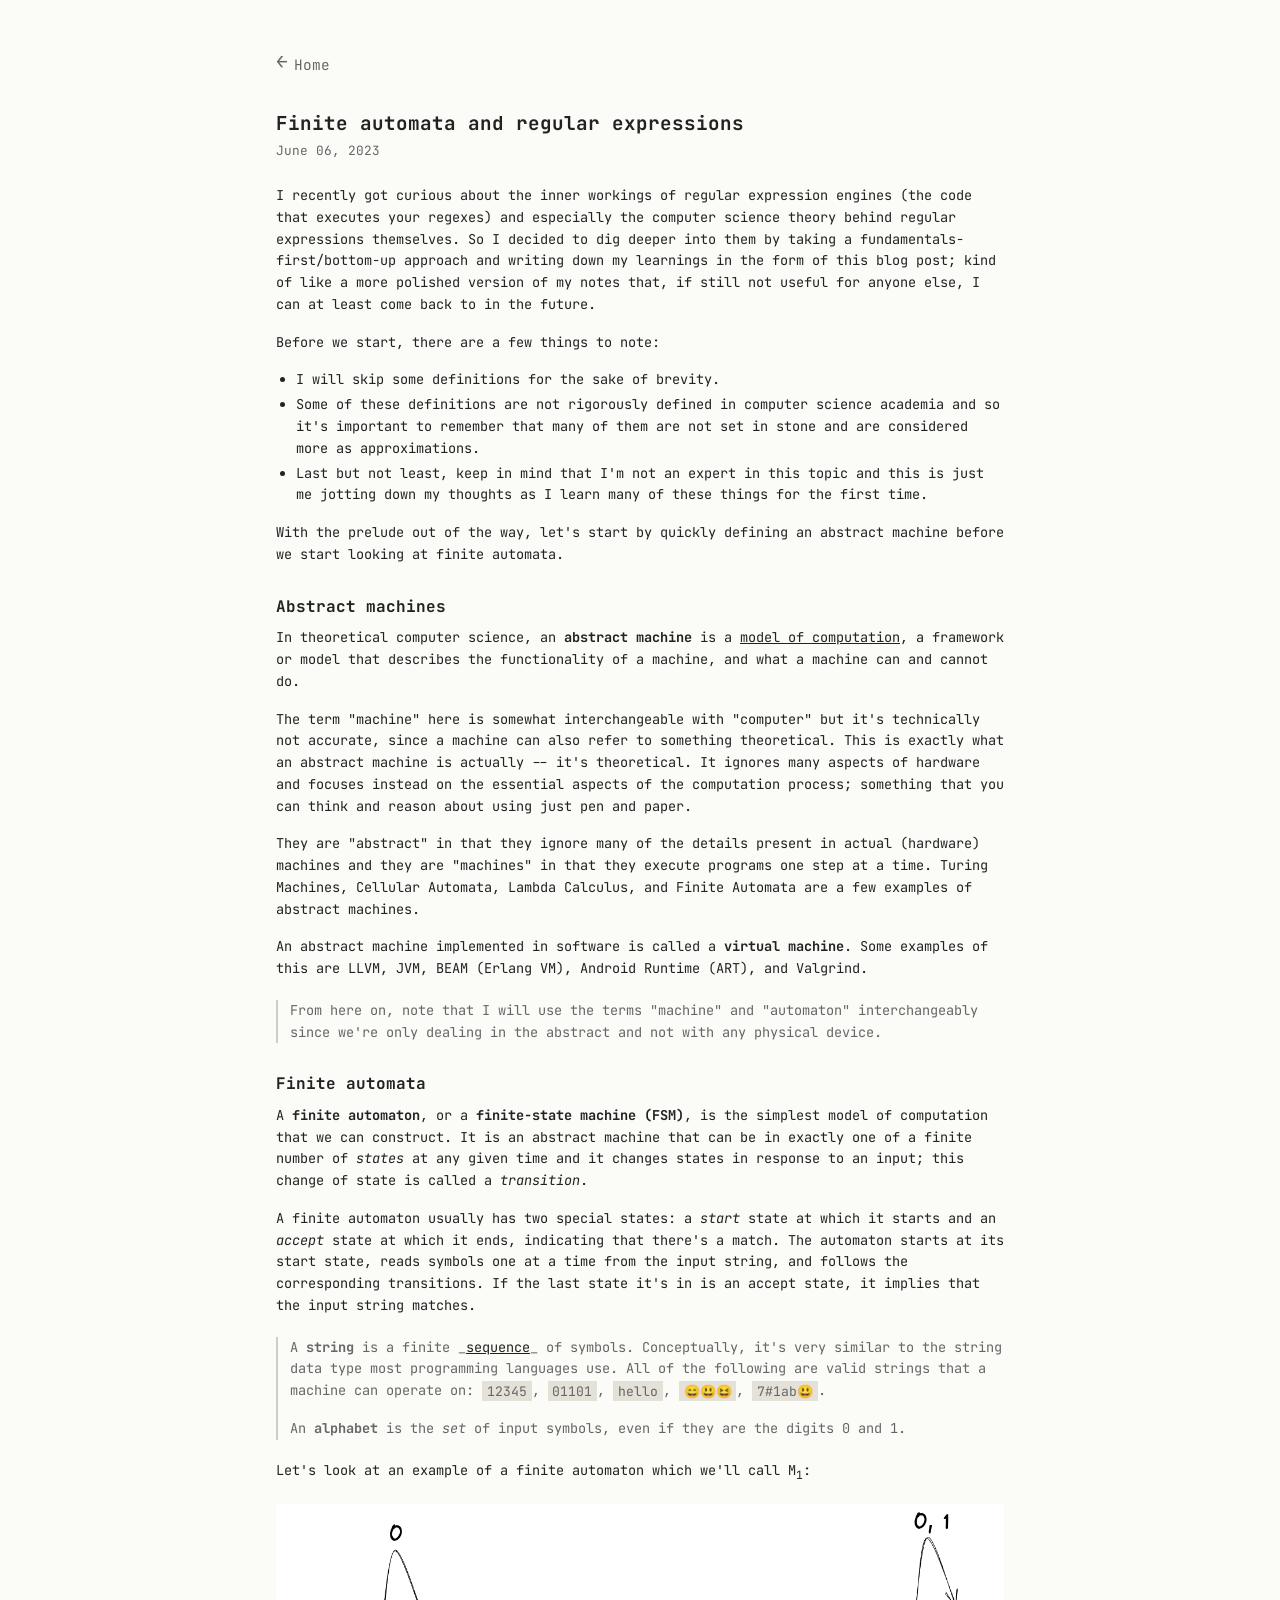
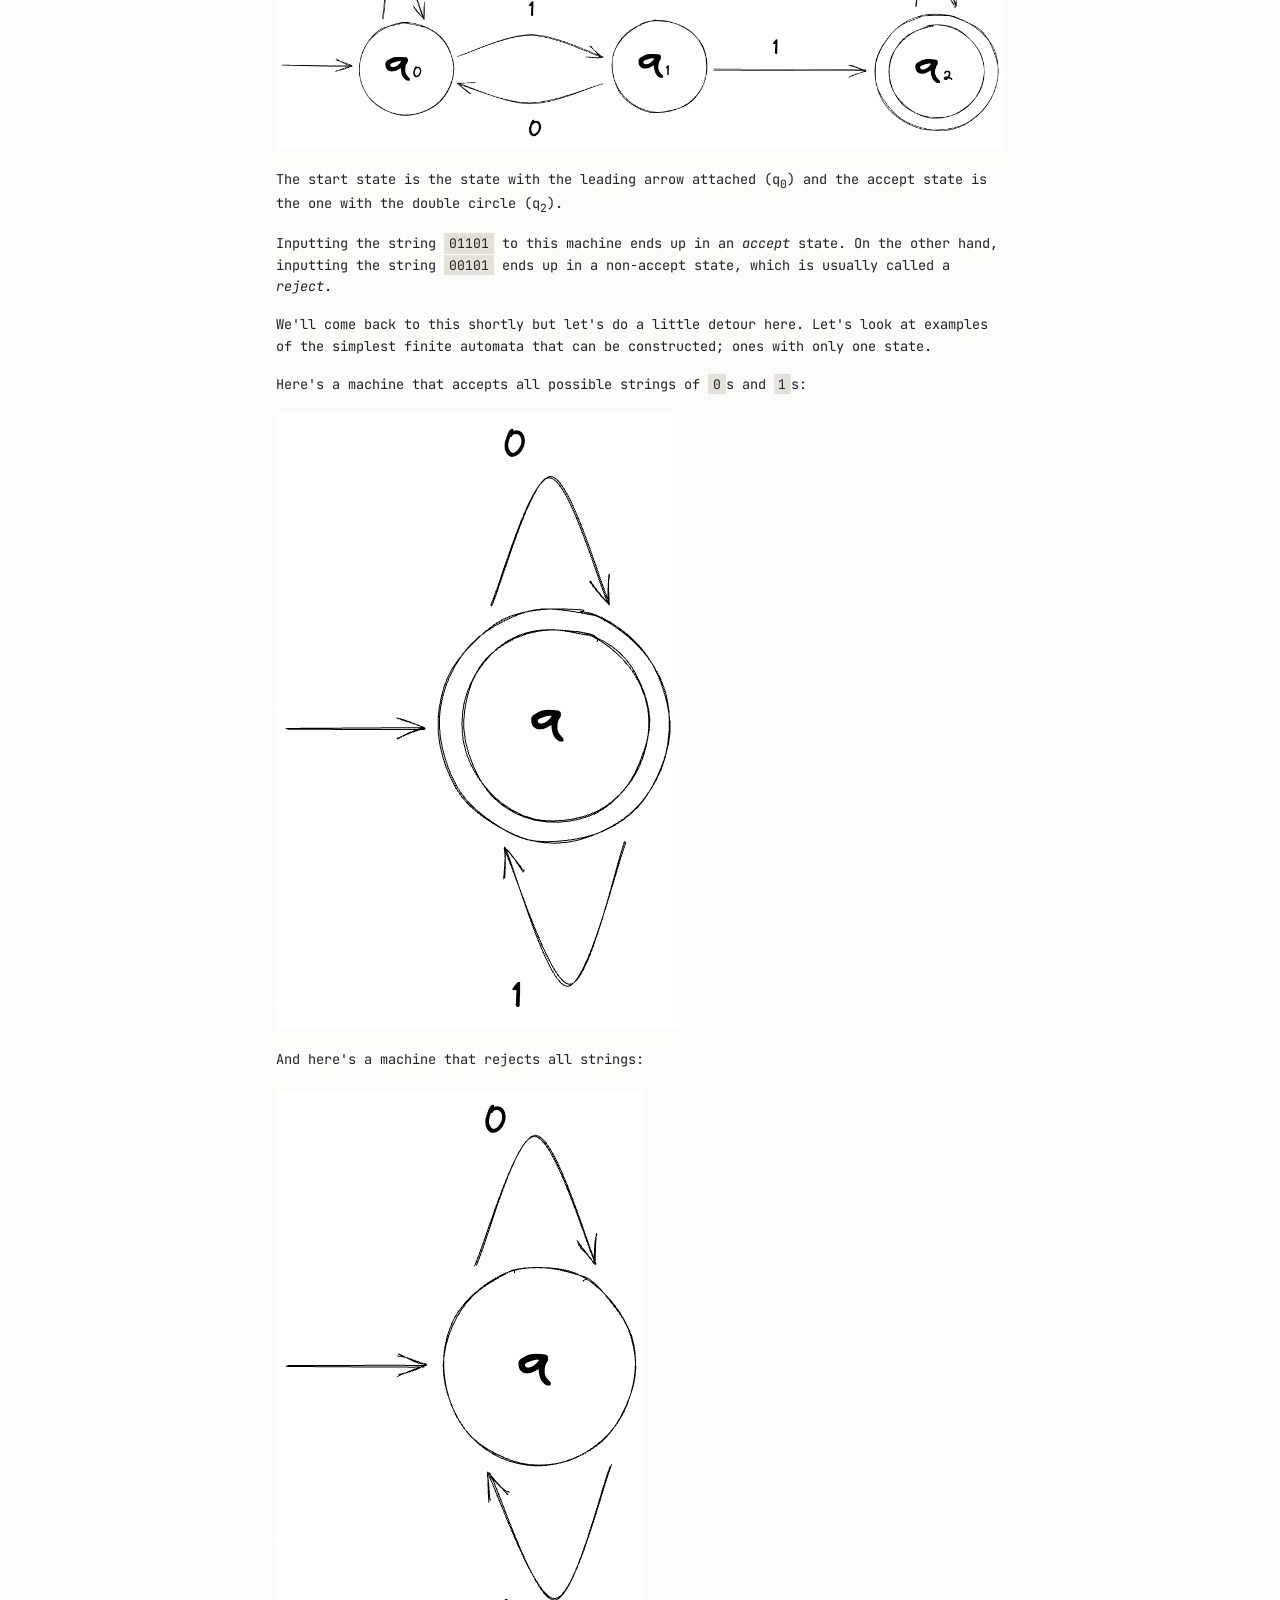
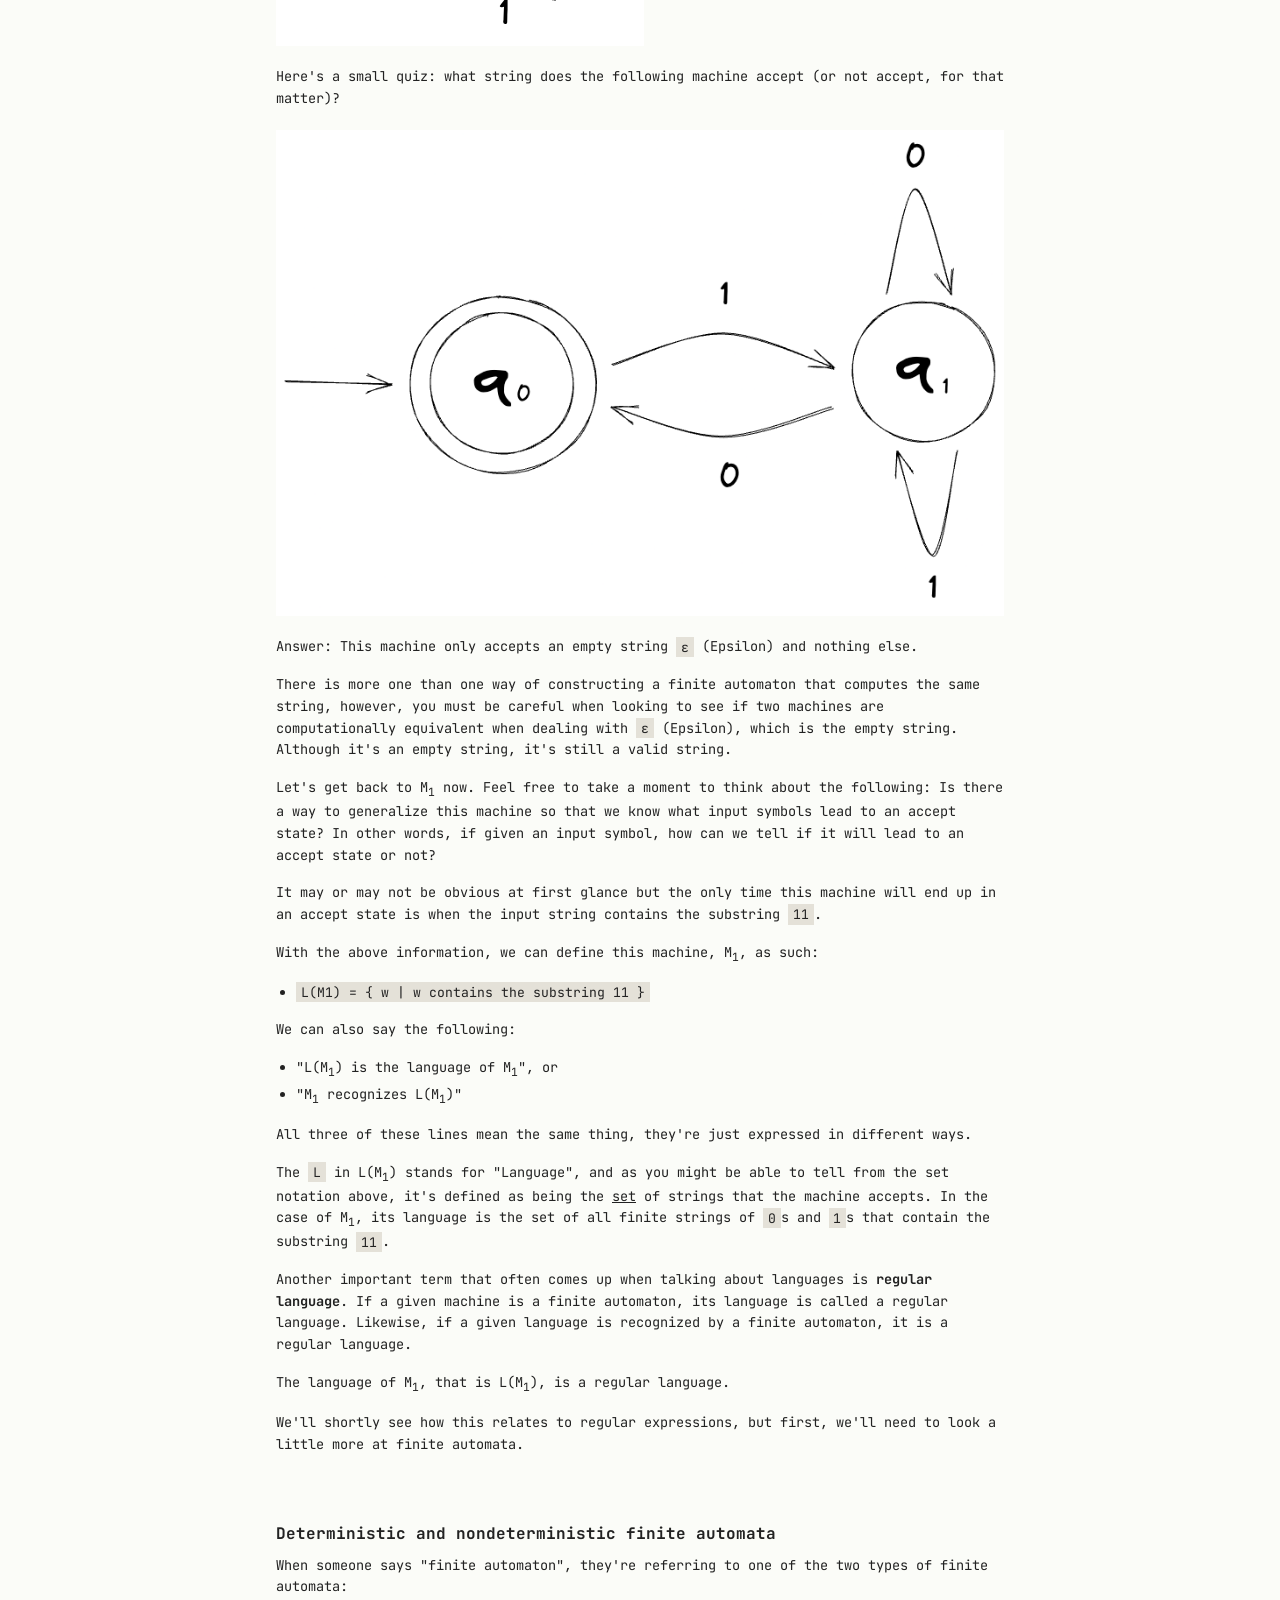
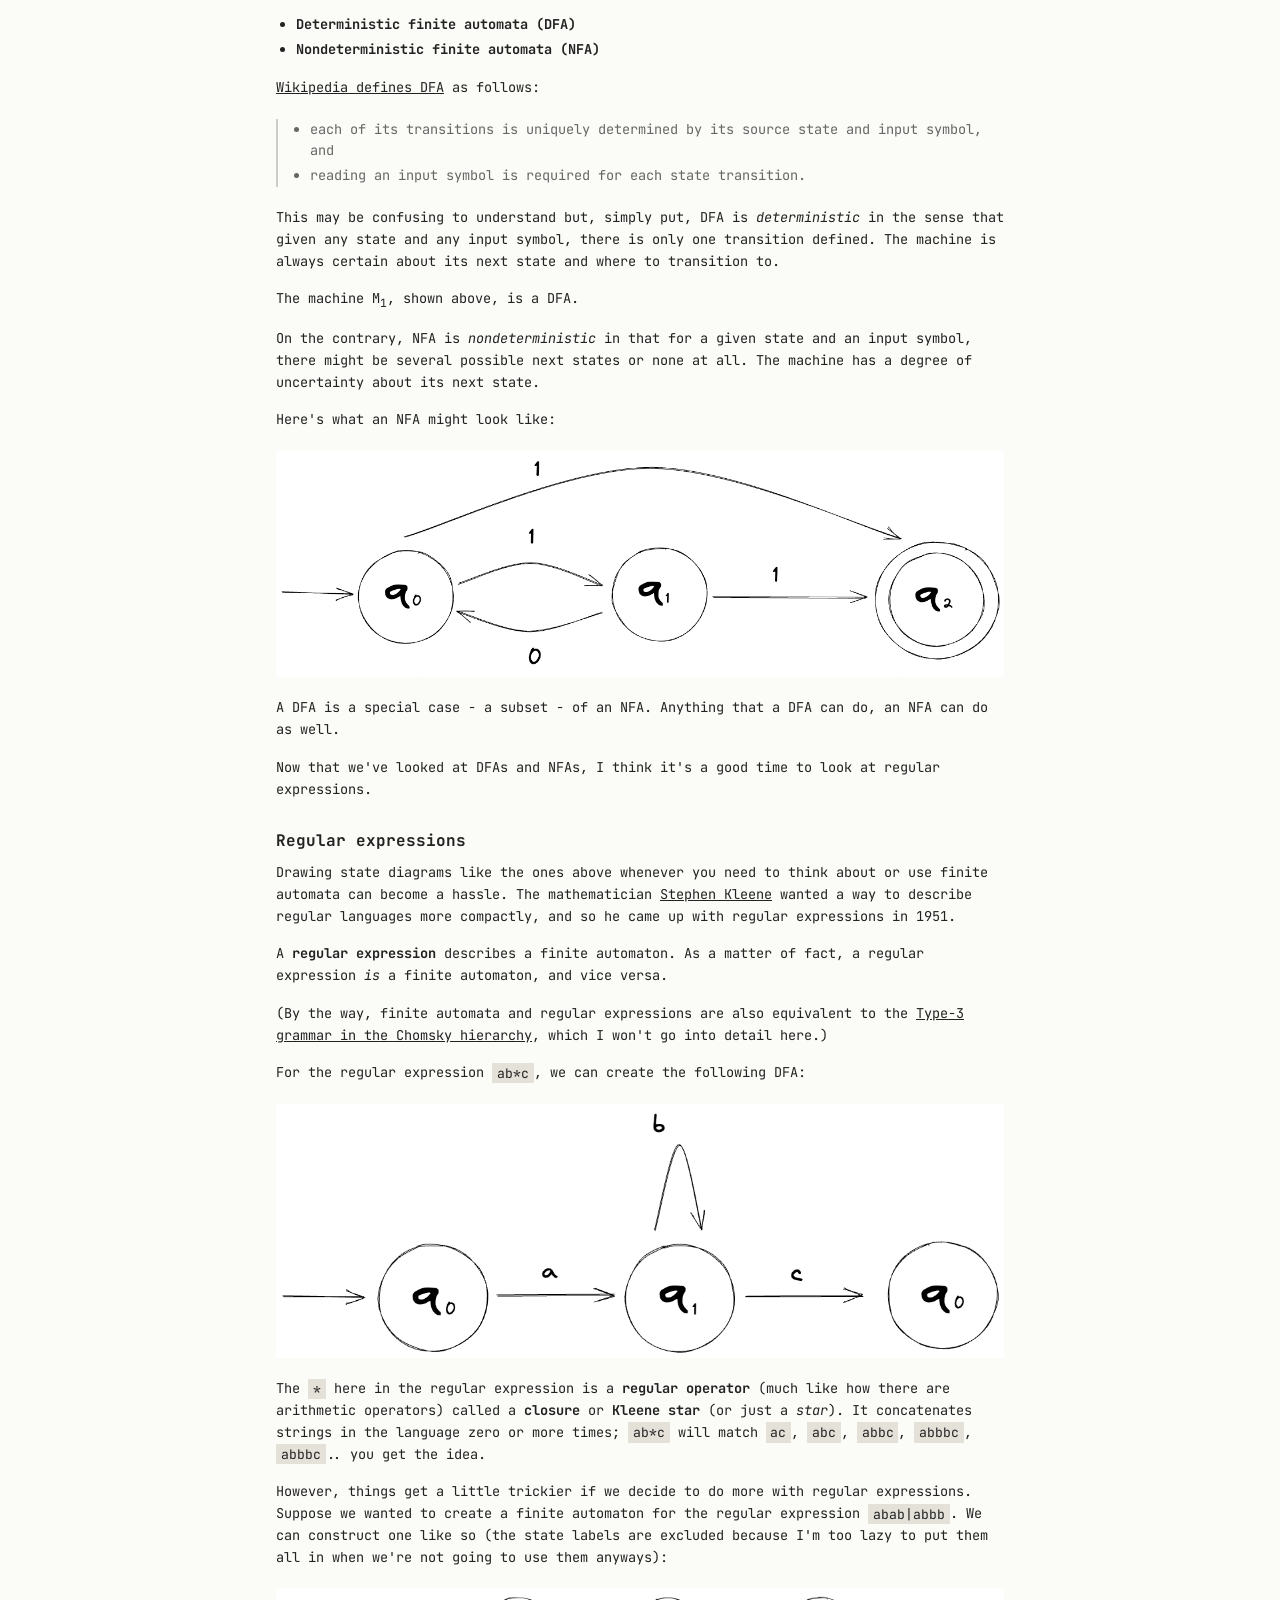
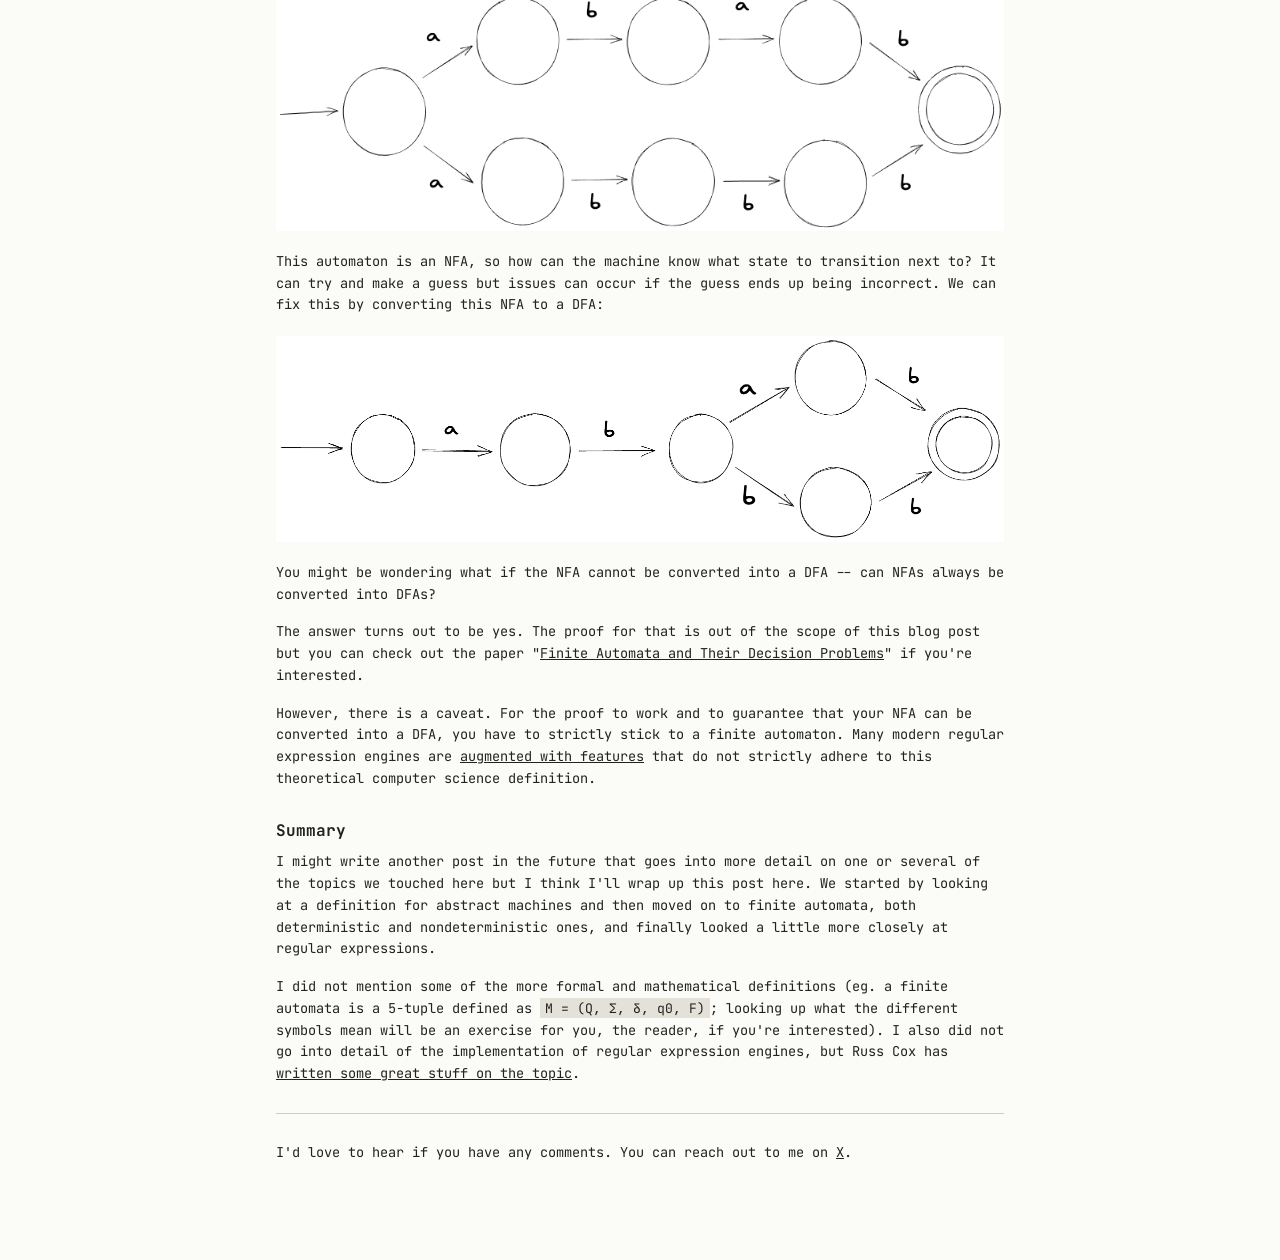
==== posts/fsm-regex/index.html @ 76d76be9 "posts path fixes" ====
<!DOCTYPE html>
<html lang="en">
<head>
  <meta charset="UTF-8">
  <meta name="viewport" content="width=device-width, initial-scale=1.0">
  <title>Finite automata and regular expressions</title>
  <link rel="preconnect" href="https://fonts.googleapis.com">
  <link rel="preconnect" href="https://fonts.gstatic.com" crossorigin>
  <link href="https://fonts.googleapis.com/css2?family=JetBrains+Mono:wght@400;500;700&display=swap" rel="stylesheet">
  <link rel="stylesheet" href="../../css/style.css">
  <link rel="stylesheet" href="../../css/post.css">
</head>
<body>
  <div class="container">
    <a href="/" class="back-link">Home</a>

    <article>
      <header class="post-header">
        <h1>Finite automata and regular expressions</h1>
        <div class="post-date">June 06, 2023</div>
      </header>

      <div class="post-content">
        <p>I recently got curious about the inner workings of regular expression engines (the code that executes your regexes) and especially the computer science theory behind regular expressions themselves. So I decided to dig deeper into them by taking a fundamentals-first/bottom-up approach and writing down my learnings in the form of this blog post; kind of like a more polished version of my notes that, if still not useful for anyone else, I can at least come back to in the future.</p>
        <p>Before we start, there are a few things to note:</p>
        <ul>
        <li>I will skip some definitions for the sake of brevity.</li>
        <li>Some of these definitions are not rigorously defined in computer science academia and so it&#39;s important to remember that many of them are not set in stone and are considered more as approximations.</li>
        <li>Last but not least, keep in mind that I&#39;m not an expert in this topic and this is just me jotting down my thoughts as I learn many of these things for the first time.</li>
        </ul>
        <p>With the prelude out of the way, let&#39;s start by quickly defining an abstract machine before we start looking at finite automata.</p>
        <h2 id="abstract-machines">Abstract machines</h2>
        <p>In theoretical computer science, an <strong>abstract machine</strong> is a <a href="https://en.wikipedia.org/wiki/Model_of_computation" target="_blank" rel="noopener noreferrer">model of computation</a>, a framework or model that describes the functionality of a machine, and what a machine can and cannot do.</p>
        <p>The term &quot;machine&quot; here is somewhat interchangeable with &quot;computer&quot; but it&#39;s technically not accurate, since a machine can also refer to something theoretical. This is exactly what an abstract machine is actually -- it&#39;s theoretical. It ignores many aspects of hardware and focuses instead on the essential aspects of the computation process; something that you can think and reason about using just pen and paper.</p>
        <p>They are &quot;abstract&quot; in that they ignore many of the details present in actual (hardware) machines and they are &quot;machines&quot; in that they execute programs one step at a time. Turing Machines, Cellular Automata, Lambda Calculus, and Finite Automata are a few examples of abstract machines.</p>
        <p>An abstract machine implemented in software is called a <strong>virtual machine</strong>. Some examples of this are LLVM, JVM, BEAM (Erlang VM), Android Runtime (ART), and Valgrind.</p>
        <blockquote>
        <p>From here on, note that I will use the terms &quot;machine&quot; and &quot;automaton&quot; interchangeably since we&#39;re only dealing in the abstract and not with any physical device.</p>
        </blockquote>
        <h2 id="finite-automata">Finite automata</h2>
        <p>A <strong>finite automaton</strong>, or a <strong>finite-state machine (FSM)</strong>, is the simplest model of computation that we can construct. It is an abstract machine that can be in exactly one of a finite number of <em>states</em> at any given time and it changes states in response to an input; this change of state is called a <em>transition</em>.</p>
        <p>A finite automaton usually has two special states: a <em>start</em> state at which it starts and an <em>accept</em> state at which it ends, indicating that there&#39;s a match. The automaton starts at its start state, reads symbols one at a time from the input string, and follows the corresponding transitions. If the last state it&#39;s in is an accept state, it implies that the input string matches.</p>
        <blockquote>
        <p>A <strong>string</strong> is a finite _<a href="https://en.wikipedia.org/wiki/Sequence" target="_blank" rel="noopener noreferrer">sequence</a>_ of symbols.
        Conceptually, it&#39;s very similar to the string data type most programming languages use. All of the following are valid strings that a machine can operate on: <code>12345</code>, <code>01101</code>, <code>hello</code>, <code>😄😃😆</code>, <code>7#1ab😃</code>.</p>
        <p>An <strong>alphabet</strong> is the <em>set</em> of input symbols, even if they are the digits 0 and 1.</p>
        </blockquote>
        <p>Let&#39;s look at an example of a finite automaton which we&#39;ll call M<sub>1</sub>:</p>
        <p><img src="../../assets/fsm-regex/m1.png" alt="A diagram of a finite automaton."></p>
        <p>The start state is the state with the leading arrow attached (q<sub>0</sub>) and the accept state is the one with the double circle (q<sub>2</sub>).</p>
        <p>Inputting the string <code>01101</code> to this machine ends up in an <em>accept</em> state. On the other hand, inputting the string <code>00101</code> ends up in a non-accept state, which is usually called a <em>reject</em>.</p>
        <p>We&#39;ll come back to this shortly but let&#39;s do a little detour here. Let&#39;s look at examples of the simplest finite automata that can be constructed; ones with only one state.</p>
        <p>Here&#39;s a machine that accepts all possible strings of <code>0</code>s and <code>1</code>s:</p>
        <p><img src="../../assets/fsm-regex/all-strings.png" alt="A diagram of a finite automaton that accepts all strings of 0s and 1s."></p>
        <p>And here&#39;s a machine that rejects all strings:</p>
        <p><img src="../../assets/fsm-regex/no-strings.png" alt="A diagram of a finite automaton that rejects all strings."></p>
        <p>Here&#39;s a small quiz: what string does the following machine accept (or not accept, for that matter)?</p>
        <p><img src="../../assets/fsm-regex/epsilon-only.png" alt="A diagram of a finite automaton that only accepts empty strings."></p>
        <p>Answer: This machine only accepts an empty string <code>ε</code> (Epsilon) and nothing else.</p>
        <p>There is more one than one way of constructing a finite automaton that computes the same string, however, you must be careful when looking to see if two machines are computationally equivalent when dealing with <code>ε</code> (Epsilon), which is the empty string. Although it&#39;s an empty string, it&#39;s still a valid string.</p>
        <p>Let&#39;s get back to M<sub>1</sub> now. Feel free to take a moment to think about the following: Is there a way to generalize this machine so that we know what input symbols lead to an accept state? In other words, if given an input symbol, how can we tell if it will lead to an accept state or not?</p>
        <p>It may or may not be obvious at first glance but the only time this machine will end up in an accept state is when the input string contains the substring <code>11</code>.</p>
        <p>With the above information, we can define this machine, M<sub>1</sub>, as such:</p>
        <ul>
        <li><code>L(M1) = { w | w contains the substring 11 }</code></li>
        </ul>
        <p>We can also say the following:</p>
        <ul>
        <li>&quot;L(M<sub>1</sub>) is the language of M<sub>1</sub>&quot;, or</li>
        <li>&quot;M<sub>1</sub> recognizes L(M<sub>1</sub>)&quot;</li>
        </ul>
        <p>All three of these lines mean the same thing, they&#39;re just expressed in different ways.</p>
        <p>The <code>L</code> in L(M<sub>1</sub>) stands for &quot;Language&quot;, and as you might be able to tell from the set notation above, it&#39;s defined as being the <a href="https://en.wikipedia.org/wiki/Set_(mathematics)" target="_blank" rel="noopener noreferrer">set</a> of strings that the machine accepts. In the case of M<sub>1</sub>, its language is the set of all finite strings of <code>0</code>s and <code>1</code>s that contain the substring <code>11</code>.</p>
        <p>Another important term that often comes up when talking about languages is <strong>regular language</strong>. If a given machine is a finite automaton, its language is called a regular language. Likewise, if a given language is recognized by a finite automaton, it is a regular language.</p>
        <p>The language of M<sub>1</sub>, that is L(M<sub>1</sub>), is a regular language.</p>
        <p>We&#39;ll shortly see how this relates to regular expressions, but first, we&#39;ll need to look a little more at finite automata.</p>
        <p><br /></p>
        <h2 id="deterministic-and-nondeterministic-finite-automata">Deterministic and nondeterministic finite automata</h2>
        <p>When someone says &quot;finite automaton&quot;, they&#39;re referring to one of the two types of finite automata:</p>
        <ul>
        <li><strong>Deterministic finite automata (DFA)</strong></li>
        <li><strong>Nondeterministic finite automata (NFA)</strong></li>
        </ul>
        <p><a href="https://en.wikipedia.org/wiki/Nondeterministic_finite_automaton" target="_blank" rel="noopener noreferrer">Wikipedia defines DFA</a> as follows:</p>
        <blockquote>
        <ul>
        <li>each of its transitions is uniquely determined by its source state and input symbol, and</li>
        <li>reading an input symbol is required for each state transition.</li>
        </ul>
        </blockquote>
        <p>This may be confusing to understand but, simply put, DFA is <em>deterministic</em> in the sense that given any state and any input symbol, there is only one transition defined. The machine is always certain about its next state and where to transition to.</p>
        <p>The machine M<sub>1</sub>, shown above, is a DFA.</p>
        <p>On the contrary, NFA is <em>nondeterministic</em> in that for a given state and an input symbol, there might be several possible next states or none at all. The machine has a degree of uncertainty about its next state.</p>
        <p>Here&#39;s what an NFA might look like:</p>
        <p><img src="../../assets/fsm-regex/nfa.png" alt="A diagram of an NFA"></p>
        <p>A DFA is a special case - a subset - of an NFA. Anything that a DFA can do, an NFA can do as well.</p>
        <p>Now that we&#39;ve looked at DFAs and NFAs, I think it&#39;s a good time to look at regular expressions.</p>
        <h2 id="regular-expressions">Regular expressions</h2>
        <p>Drawing state diagrams like the ones above whenever you need to think about or use finite automata can become a hassle. The mathematician <a href="https://en.wikipedia.org/wiki/Stephen_Cole_Kleene" target="_blank" rel="noopener noreferrer">Stephen Kleene</a> wanted a way to describe regular languages more compactly, and so he came up with regular expressions in 1951.</p>
        <p>A <strong>regular expression</strong> describes a finite automaton. As a matter of fact, a regular expression <em>is</em> a finite automaton, and vice versa.</p>
        <p>(By the way, finite automata and regular expressions are also equivalent to the <a href="https://en.wikipedia.org/wiki/Chomsky_hierarchy#The_hierarchy" target="_blank" rel="noopener noreferrer">Type-3 grammar in the Chomsky hierarchy</a>, which I won&#39;t go into detail here.)</p>
        <p>For the regular expression <code>ab*c</code>, we can create the following DFA:</p>
        <p><img src="../../assets/fsm-regex/abc-fsm.png" alt="A diagram of a DFA for the regex ab*c"></p>
        <p>The <code>*</code> here in the regular expression is a <strong>regular operator</strong> (much like how there are arithmetic operators) called a <strong>closure</strong> or <strong>Kleene star</strong> (or just a <em>star</em>). It concatenates strings in the language zero or more times; <code>ab*c</code> will match <code>ac</code>, <code>abc</code>, <code>abbc</code>, <code>abbbc</code>, <code>abbbc</code>.. you get the idea.</p>
        <p>However, things get a little trickier if we decide to do more with regular expressions. Suppose we wanted to create a finite automaton for the regular expression <code>abab|abbb</code>. We can construct one like so (the state labels are excluded because I&#39;m too lazy to put them all in when we&#39;re not going to use them anyways):</p>
        <p><img src="../../assets/fsm-regex/abab-abbb-nfa.png" alt="A diagram of a NFA for the regex abab|abbb"></p>
        <p>This automaton is an NFA, so how can the machine know what state to transition next to? It can try and make a guess but issues can occur if the guess ends up being incorrect. We can fix this by converting this NFA to a DFA:</p>
        <p><img src="../../assets/fsm-regex/abab-abbb-dfa.png" alt="A diagram of a DFA for the regex abab|abbb"></p>
        <p>You might be wondering what if the NFA cannot be converted into a DFA -- can NFAs always be converted into DFAs?</p>
        <p>The answer turns out to be yes. The proof for that is out of the scope of this blog post but you can check out the paper &quot;<a href="https://ieeexplore.ieee.org/document/5392601" target="_blank" rel="noopener noreferrer">Finite Automata and Their Decision Problems</a>&quot; if you&#39;re interested.</p>
        <p>However, there is a caveat. For the proof to work and to guarantee that your NFA can be converted into a DFA, you have to strictly stick to a finite automaton. Many modern regular expression engines are <a href="https://en.wikipedia.org/wiki/Regular_expression#Patterns_for_non-regular_languages" target="_blank" rel="noopener noreferrer">augmented with features</a> that do not strictly adhere to this theoretical computer science definition.</p>
        <h2 id="summary">Summary</h2>
        <p>I might write another post in the future that goes into more detail on one or several of the topics we touched here but I think I&#39;ll wrap up this post here. We started by looking at a definition for abstract machines and then moved on to finite automata, both deterministic and nondeterministic ones, and finally looked a little more closely at regular expressions.</p>
        <p>I did not mention some of the more formal and mathematical definitions (eg. a finite automata is a 5-tuple defined as <code>M = (Q, Σ, δ, q0, F)</code>; looking up what the different symbols mean will be an exercise for you, the reader, if you&#39;re interested). I also did not go into detail of the implementation of regular expression engines, but Russ Cox has <a href="https://swtch.com/~rsc/regexp/" target="_blank" rel="noopener noreferrer">written some great stuff on the topic</a>.</p>
        <hr>
        <p>I&#39;d love to hear if you have any comments. You can reach out to me on <a href="https://x.com/arashn_11" target="_blank" rel="noopener">X</a>.</p>
      </div>
    </article>
  </div>
</body>
</html>
---- css/style.css ----
*, *::before, *::after {
  margin: 0;
  padding: 0;
  box-sizing: border-box;
}

:root {
  --bg: #fbfcf8;
  --text: #222;
  --text-secondary: #666;
  --link: #222;
  --border: #ccc;
  --code-bg: #e4e1d8;
  --max-width: clamp(600px, 60%, 800px);
}

html {
  height: 100%;
  font-size: 16px;
}

body {
  min-height: 100%;
  font-family: 'JetBrains Mono', 'Courier New', Courier, monospace;
  background-color: var(--bg);
  color: var(--text);
  line-height: 1.6;
}

.container {
  max-width: var(--max-width);
  margin: 0 auto;
  padding: 3rem 1.25rem 5rem;
}

/* ── Header ── */
.site-header h1 {
  font-size: 1.1rem;
  font-weight: 700;
}

.about {
  margin-top: 0.75rem;
  font-size: 0.85rem;
  line-height: 1.8;
}

.about a {
  color: var(--text);
}

/* ── Contact links ── */
.contact-links {
  margin-top: 1.2rem;
  font-size: 0.8rem;
  color: var(--text-secondary);
}

.contact-links a {
  padding: 6px;
  padding-left: 4px;
  color: var(--text-secondary);
  text-decoration: none;
}

.contact-links a:first-child {
  padding: 4px;
  padding-left: 0;
}

.contact-links a:hover {
  text-decoration: underline;
}

.contact-links .sep {
  margin: 0 0.25rem;
}

/* ── Section label ── */
.section-label {
  font-size: 0.75rem;
  font-weight: 700;
  letter-spacing: 0.08em;
  text-transform: uppercase;
  color: var(--text-secondary);
  margin-top: 2.5rem;
  margin-bottom: 0.5rem;
  border-bottom: 1px solid var(--border);
  padding-bottom: 0.25rem;
}

/* ── Post list ── */
.post-list {
  list-style: none;
}

.post-list a {
  display: flex;
  align-items: baseline;
  gap: 1rem;
  text-decoration: none;
  color: var(--text);
  padding: 0.35rem 0;
  font-size: 0.85rem;
}

.post-list a:hover .post-title {
  text-decoration: underline;
}

.post-list .post-title {
  font-weight: 400;
}

.post-list .post-date {
  font-size: 0.75rem;
  color: var(--text-secondary);
  flex-shrink: 0;
}

/* ── Footer ── */
.site-footer {
  margin-top: 3rem;
  padding-top: 1rem;
  border-top: 1px solid var(--border);
  font-size: 0.75rem;
  color: var(--text-secondary);
}
---- css/post.css ----
/* ── Back link ── */
.back-link {
  display: inline-block;
  font-size: 0.9rem;
  color: var(--text-secondary);
  text-decoration: none;
  margin-bottom: 2rem;
}

.back-link:hover {
  text-decoration: underline;
}

.back-link::before {
  content: "←";
  position: relative;
  display: inline-block; /* remove from the parent's underline */
  top: -0.1rem;
  margin-right: 6px;
  font-size: 1.2rem;
}

/* ── Post header ── */
.post-header {
  margin-bottom: 1.5rem;
}

.post-header h1 {
  font-size: 1.2rem;
  font-weight: 700;
  line-height: 1.35;
}

.post-date {
  font-size: 0.8rem;
  color: var(--text-secondary);
  margin-top: 0.25rem;
}

/* ── Post content ── */
.post-content h1,
.post-content h2,
.post-content h3 {
  margin-top: 1.75rem;
  margin-bottom: 0.5rem;
  font-weight: 700;
}

.post-content h1 { font-size: 1.2rem; }
.post-content h2 { font-size: 1.0rem; }
.post-content h3 { font-size: 0.8rem; }

.post-content p {
  margin-bottom: 1rem;
  font-size: 0.85rem;
  line-height: 1.6;
}

.post-content a {
  color: var(--text);
}

.post-content strong {
  font-weight: 700;
}

.post-content em {
  font-style: italic;
}

.post-content ul,
.post-content ol {
  margin-bottom: 1rem;
  padding-left: 1.25rem;
  font-size: 0.85rem;
}

.post-content li {
  margin-bottom: 0.2rem;
}

.post-content blockquote {
  border-left: 2px solid var(--border);
  padding-left: 0.75rem;
  margin: 1.25rem 0;
  color: var(--text-secondary);
  font-size: 0.85rem;
}

.post-content code {
  font-family: inherit;
  font-size: 0.82rem;
  background: var(--code-bg);
  padding: 0.1rem 0.3rem;
}

.post-content pre {
  background: var(--code-bg);
  padding: 0.75rem 1rem;
  overflow-x: auto;
  margin-bottom: 1.25rem;
  line-height: 1.45;
  border: 1px solid var(--border);
}

.post-content pre code {
  background: none;
  padding: 0;
  font-size: 0.8rem;
}

.post-content img {
  max-width: 100%;
  height: auto;
  margin: 1.25rem 0;
  display: block;
}

.post-content video {
  max-width: 100%;
  height: auto;
  margin: 1.25rem 0;
  display: block;
}

.post-content hr {
  border: none;
  border-top: 1px solid var(--border);
  margin: 1.75rem 0;
}

.post-content table {
  width: 100%;
  border-collapse: collapse;
  margin-bottom: 1.25rem;
  font-size: 0.82rem;
}

.post-content th,
.post-content td {
  text-align: left;
  padding: 0.4rem 0.6rem;
  border-bottom: 1px solid var(--border);
}

.post-content th {
  font-weight: 700;
}
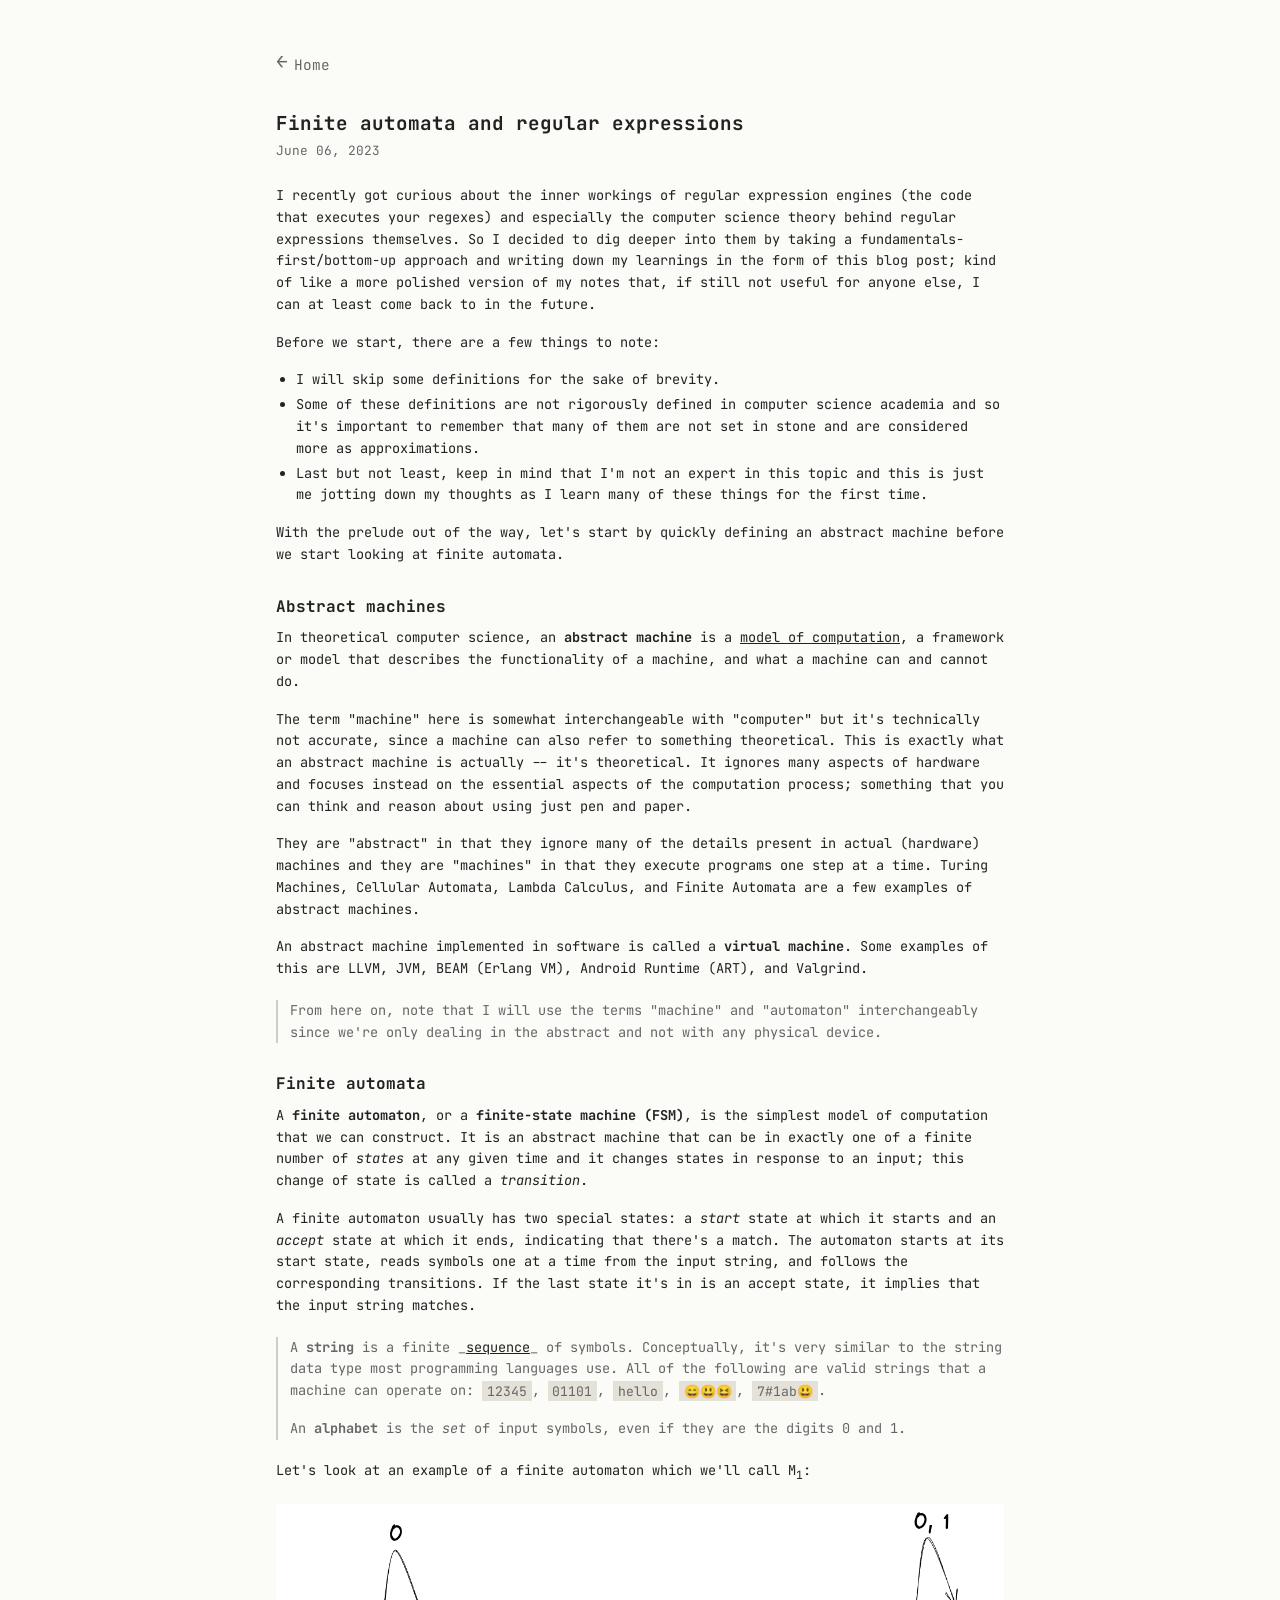
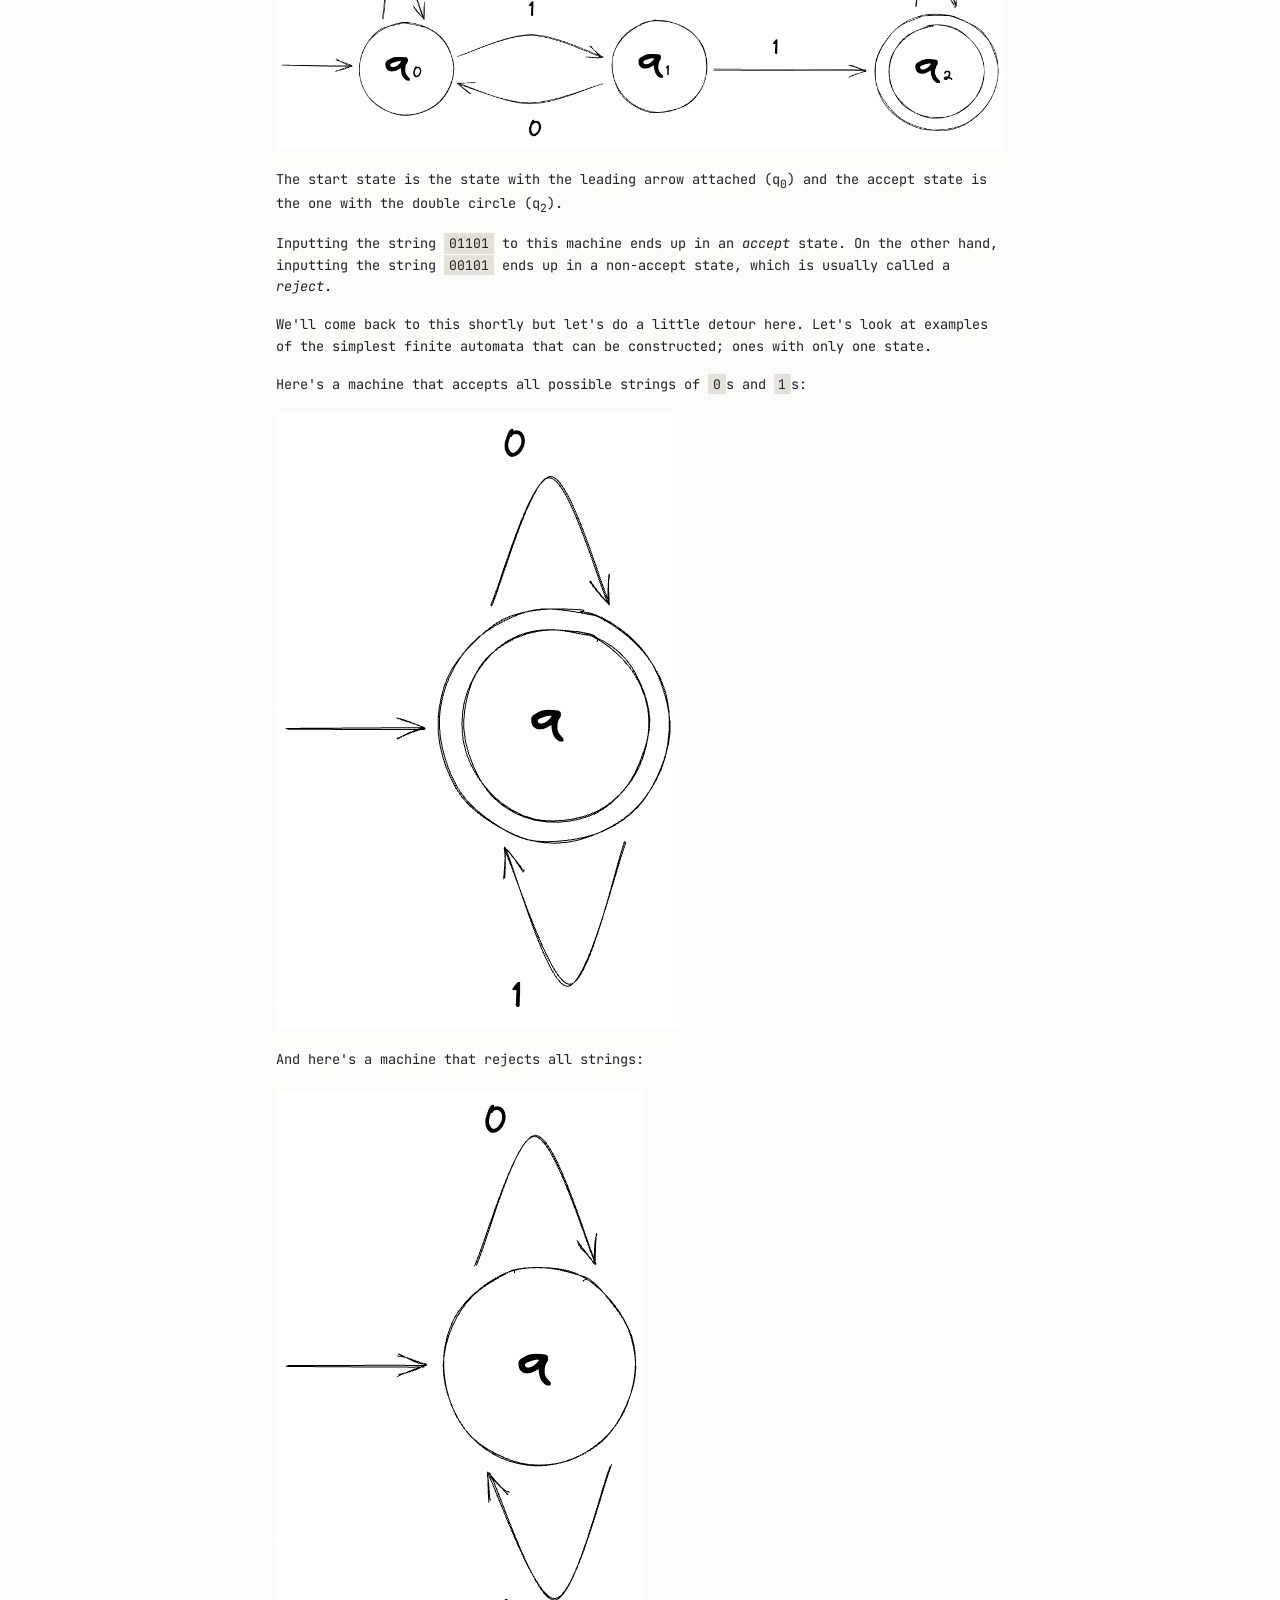
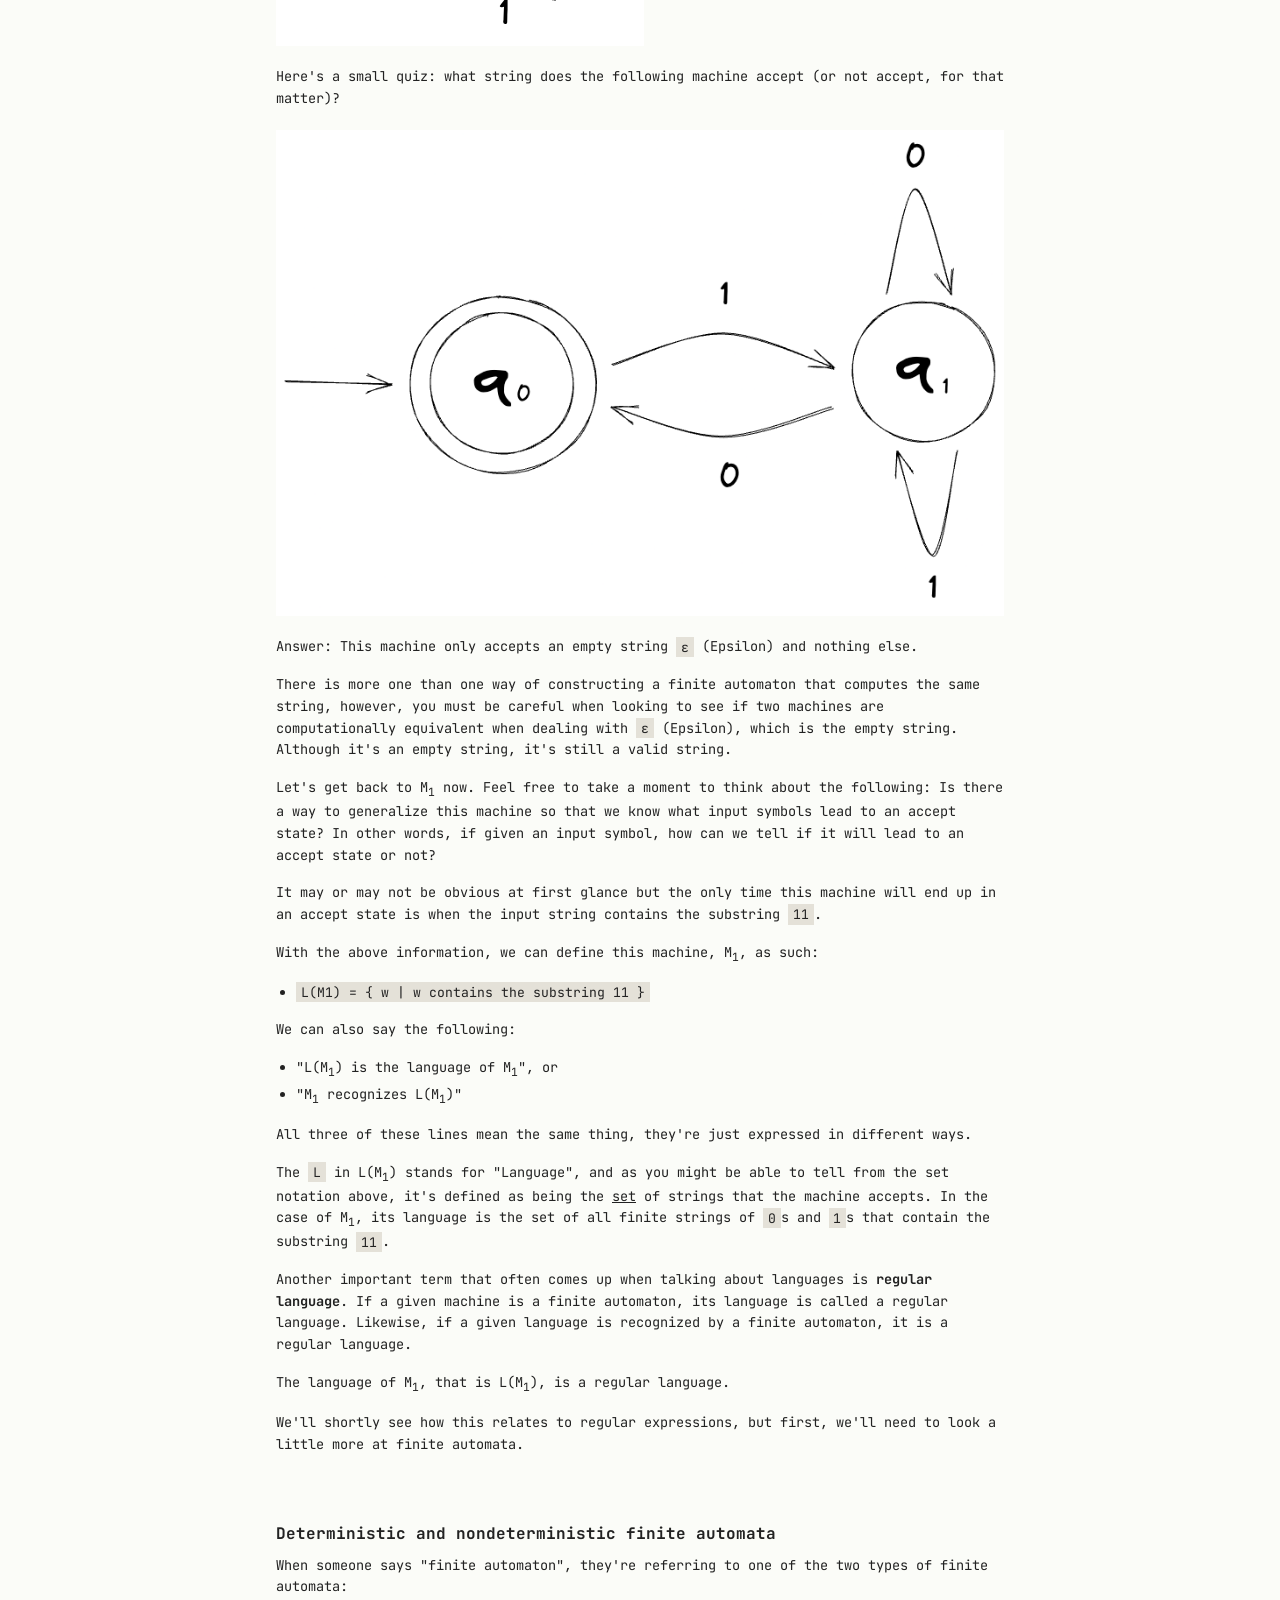
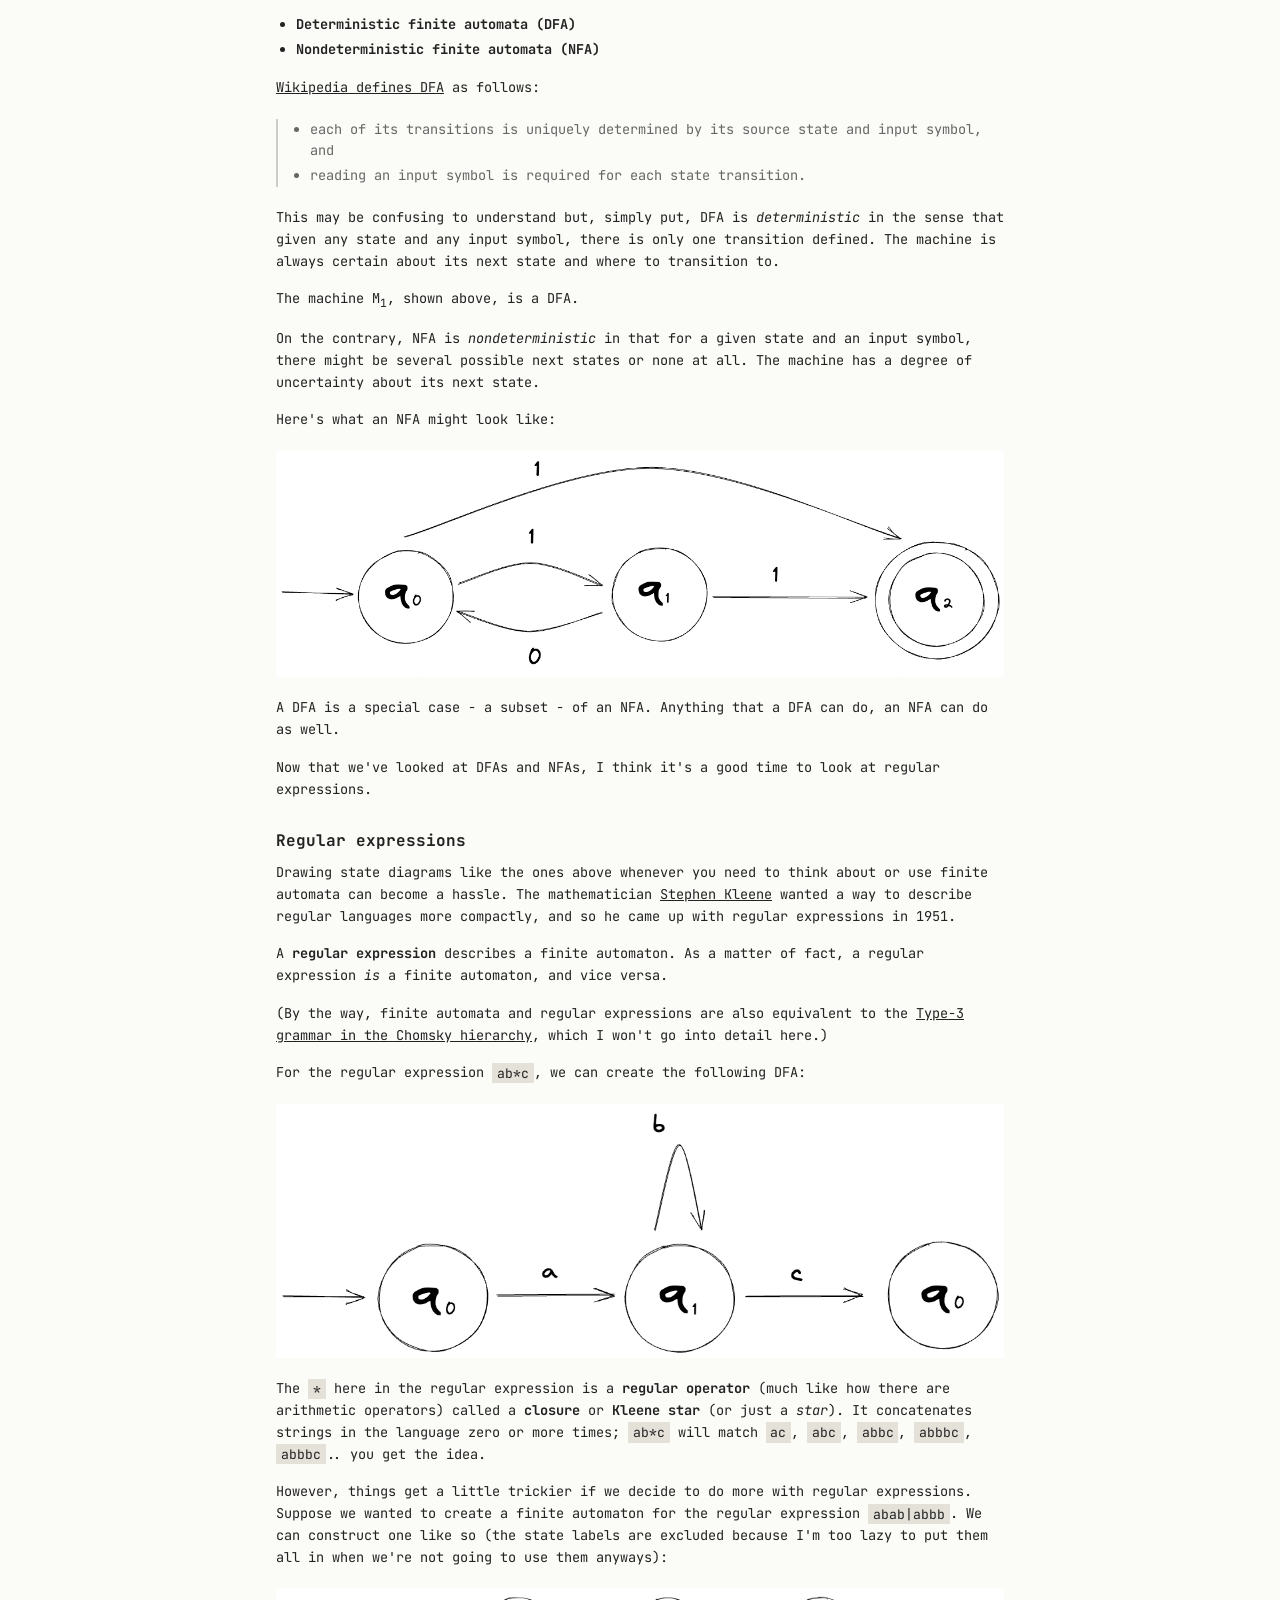
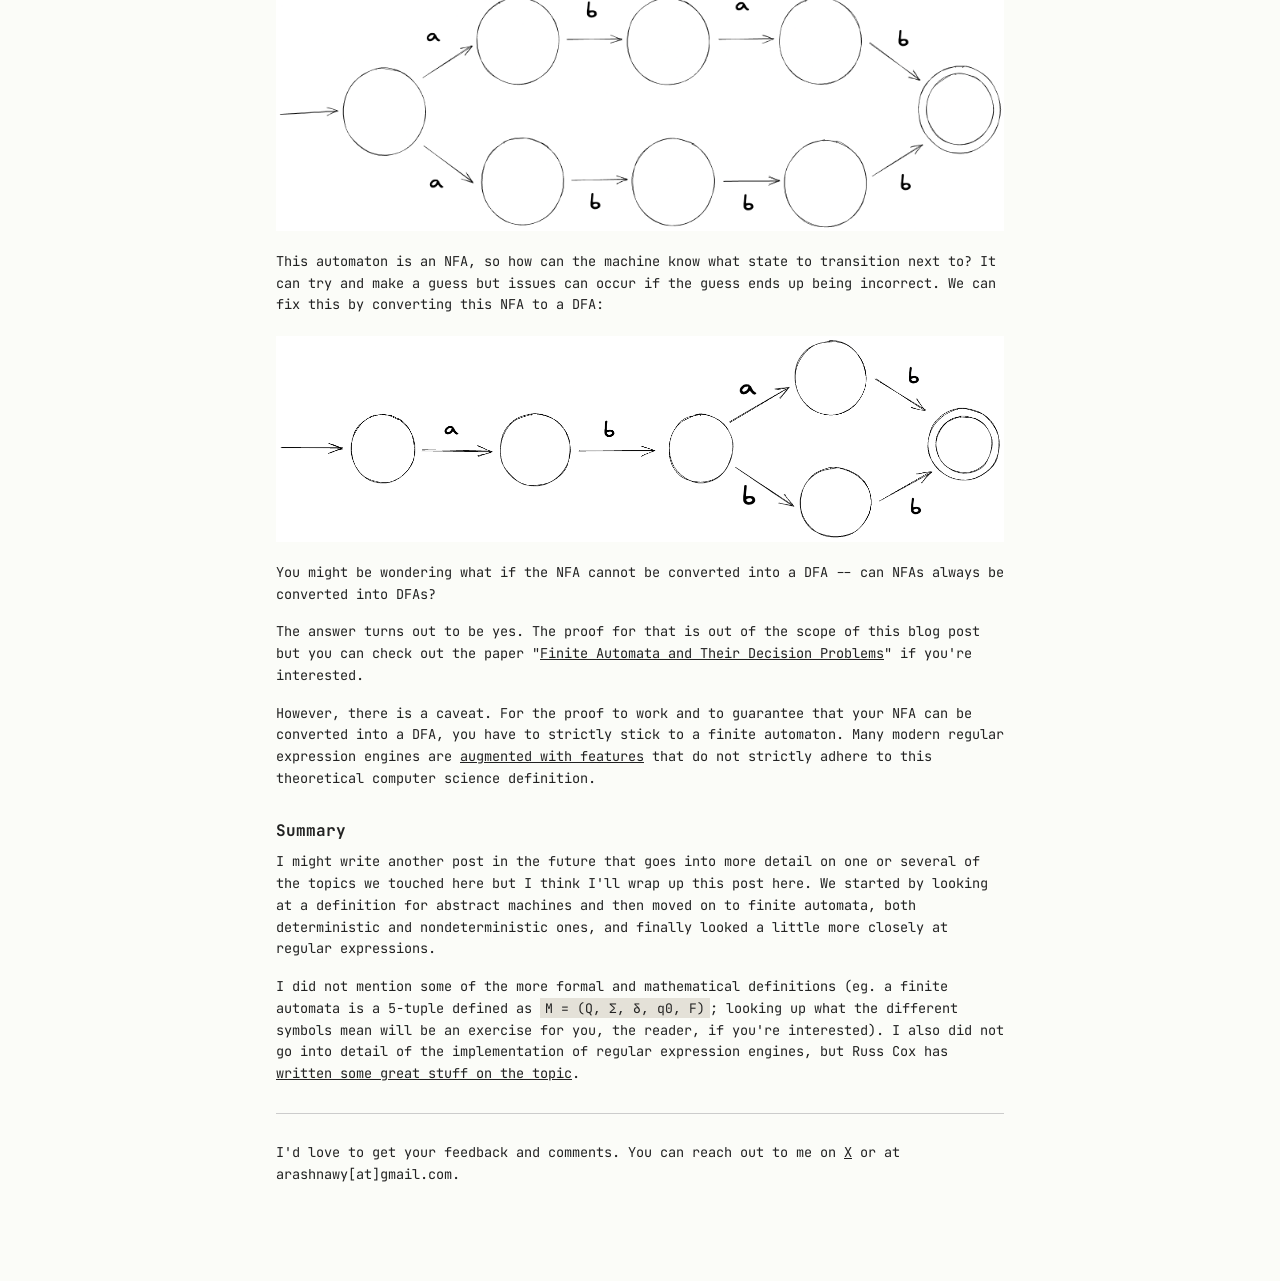
==== commit 3d08029d: "add email + update post footer" ====
--- a/posts/fsm-regex/index.html
+++ b/posts/fsm-regex/index.html
@@ -113,7 +113,7 @@
         <p>I might write another post in the future that goes into more detail on one or several of the topics we touched here but I think I&#39;ll wrap up this post here. We started by looking at a definition for abstract machines and then moved on to finite automata, both deterministic and nondeterministic ones, and finally looked a little more closely at regular expressions.</p>
         <p>I did not mention some of the more formal and mathematical definitions (eg. a finite automata is a 5-tuple defined as <code>M = (Q, Σ, δ, q0, F)</code>; looking up what the different symbols mean will be an exercise for you, the reader, if you&#39;re interested). I also did not go into detail of the implementation of regular expression engines, but Russ Cox has <a href="https://swtch.com/~rsc/regexp/" target="_blank" rel="noopener noreferrer">written some great stuff on the topic</a>.</p>
         <hr>
-        <p>I&#39;d love to hear if you have any comments. You can reach out to me on <a href="https://x.com/arashn_11" target="_blank" rel="noopener">X</a>.</p>
+        <p>I&#39;d love to get your feedback and comments. You can reach out to me on <a href="https://x.com/arashn_11" target="_blank" rel="noopener">X</a> or at arashnawy[at]gmail.com.</p>
       </div>
     </article>
   </div>
